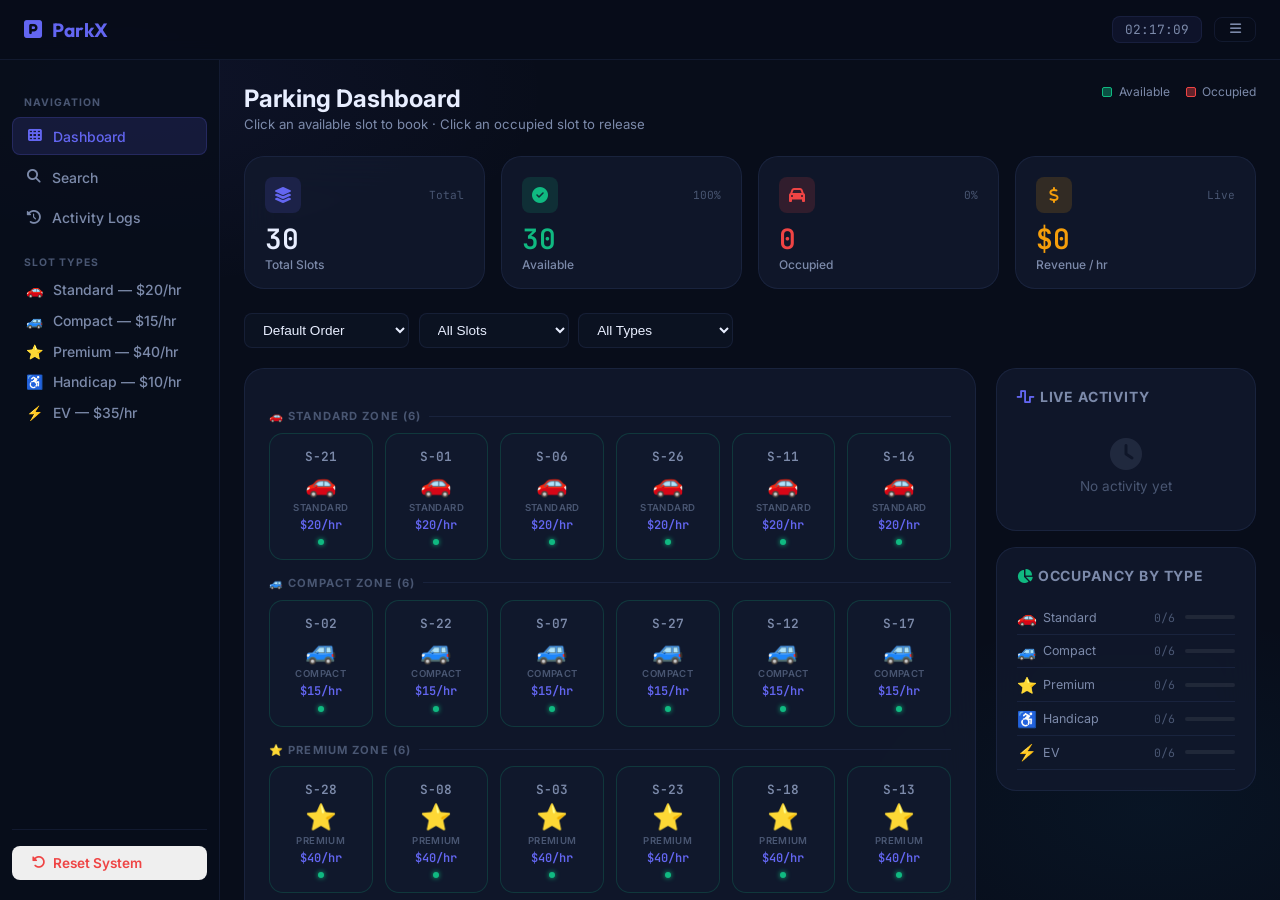
==== index.html @ 1cd92864 "Initial commit for ParkX Parking System" ====
<!DOCTYPE html>
<html lang="en">

<head>
    <meta charset="UTF-8">
    <meta name="viewport" content="width=device-width, initial-scale=1.0">
    <title>ParkX — Parking Dashboard</title>
    <link rel="stylesheet" href="css/style.css">
    <link rel="stylesheet" href="https://cdnjs.cloudflare.com/ajax/libs/font-awesome/6.5.0/css/all.min.css">
</head>

<body>
    <div class="app-shell">

        <!-- Top Bar -->
        <header class="topbar">
            <div class="topbar-logo">
                <i class="fas fa-square-parking"></i> ParkX
            </div>
            <div class="topbar-right">
                <span class="topbar-time" id="liveClock">—</span>
                <button class="topbar-btn" id="mobileMenuBtn"><i class="fas fa-bars"></i></button>
            </div>
        </header>

        <!-- Sidebar -->
        <nav class="sidebar" id="sidebar">
            <span class="sidebar-section-label">Navigation</span>
            <a href="index.html" class="sidebar-link active"><i class="fas fa-table-cells"></i> Dashboard</a>
            <a href="search.html" class="sidebar-link"><i class="fas fa-magnifying-glass"></i> Search</a>
            <a href="logs.html" class="sidebar-link"><i class="fas fa-clock-rotate-left"></i> Activity Logs</a>

            <span class="sidebar-section-label">Slot Types</span>
            <div class="sidebar-link" style="cursor:default; padding-top:0.3rem; padding-bottom:0.3rem;">
                <span>🚗</span> Standard — $20/hr
            </div>
            <div class="sidebar-link" style="cursor:default; padding-top:0.3rem; padding-bottom:0.3rem;">
                <span>🚙</span> Compact — $15/hr
            </div>
            <div class="sidebar-link" style="cursor:default; padding-top:0.3rem; padding-bottom:0.3rem;">
                <span>⭐</span> Premium — $40/hr
            </div>
            <div class="sidebar-link" style="cursor:default; padding-top:0.3rem; padding-bottom:0.3rem;">
                <span>♿</span> Handicap — $10/hr
            </div>
            <div class="sidebar-link" style="cursor:default; padding-top:0.3rem; padding-bottom:0.3rem;">
                <span>⚡</span> EV — $35/hr
            </div>

            <div class="sidebar-bottom">
                <button class="sidebar-link btn" id="resetAll" style="width:100%; color:var(--danger);">
                    <i class="fas fa-rotate-left"></i> Reset System
                </button>
            </div>
        </nav>

        <!-- Main Content -->
        <main class="main-content">
            <div class="page-header">
                <div>
                    <div class="page-title">Parking Dashboard</div>
                    <div class="page-subtitle">Click an available slot to book · Click an occupied slot to release</div>
                </div>
                <div class="legend">
                    <div class="legend-item">
                        <div class="legend-dot available"></div> Available
                    </div>
                    <div class="legend-item">
                        <div class="legend-dot occupied"></div> Occupied
                    </div>
                </div>
            </div>

            <!-- Stats -->
            <div class="stats-row">
                <div class="stat-card card">
                    <div class="stat-icon-row">
                        <div class="stat-icon blue"><i class="fas fa-layer-group"></i></div>
                        <span class="stat-trend">Total</span>
                    </div>
                    <div class="stat-val" id="statTotal">30</div>
                    <div class="stat-lbl">Total Slots</div>
                </div>
                <div class="stat-card card">
                    <div class="stat-icon-row">
                        <div class="stat-icon green"><i class="fas fa-circle-check"></i></div>
                        <span class="stat-trend" id="statAvailPct">—%</span>
                    </div>
                    <div class="stat-val" id="statAvail" style="color:var(--accent);">0</div>
                    <div class="stat-lbl">Available</div>
                </div>
                <div class="stat-card card">
                    <div class="stat-icon-row">
                        <div class="stat-icon red"><i class="fas fa-car"></i></div>
                        <span class="stat-trend" id="statOccupiedPct">—%</span>
                    </div>
                    <div class="stat-val" id="statOccupied" style="color:var(--danger);">0</div>
                    <div class="stat-lbl">Occupied</div>
                </div>
                <div class="stat-card card">
                    <div class="stat-icon-row">
                        <div class="stat-icon yellow"><i class="fas fa-dollar-sign"></i></div>
                        <span class="stat-trend">Live</span>
                    </div>
                    <div class="stat-val" id="statRevenue" style="color:var(--warning);">$0</div>
                    <div class="stat-lbl">Revenue / hr</div>
                </div>
            </div>

            <!-- Toolbar -->
            <div class="toolbar">
                <select id="sortSelect" class="form-control" style="width:165px;">
                    <option value="">Default Order</option>
                    <option value="price-asc">Price: Low → High</option>
                    <option value="price-desc">Price: High → Low</option>
                    <option value="id-asc">Slot ID: A → Z</option>
                    <option value="type-asc">Type: A → Z</option>
                </select>
                <select id="filterSelect" class="form-control" style="width:150px;">
                    <option value="">All Slots</option>
                    <option value="available">Available Only</option>
                    <option value="occupied">Occupied Only</option>
                </select>
                <select id="typeFilter" class="form-control" style="width:155px;">
                    <option value="">All Types</option>
                    <option value="Standard">Standard</option>
                    <option value="Compact">Compact</option>
                    <option value="Premium">Premium</option>
                    <option value="Handicap">Handicap</option>
                    <option value="EV">EV Charging</option>
                </select>
            </div>

            <!-- Lot Grid + Right Panel -->
            <div class="lot-section">
                <section class="card" style="padding:1.5rem;">
                    <div id="slotGrid"></div>
                </section>

                <aside style="display:flex; flex-direction:column; gap:1rem;">
                    <div class="card panel">
                        <h3><i class="fas fa-wave-square" style="color:var(--primary);"></i> Live Activity</h3>
                        <div class="log-list" id="sidebarLogs">
                            <div class="empty-state" style="padding:1.5rem 0;">
                                <i class="fas fa-clock"></i>
                                <p>No activity yet</p>
                            </div>
                        </div>
                    </div>
                    <div class="card panel">
                        <h3><i class="fas fa-chart-pie" style="color:var(--accent);"></i> Occupancy by Type</h3>
                        <div id="typeBreakdown"></div>
                    </div>
                </aside>
            </div>
        </main>
    </div>

    <!-- Booking Modal -->
    <div class="modal-overlay" id="bookingModal">
        <div class="modal card">
            <div class="modal-header">
                <h2 id="modalTitle">Book Slot</h2>
                <button class="modal-close" id="closeBooking"><i class="fas fa-xmark"></i></button>
            </div>
            <div class="slot-info-box" id="bookingSlotInfo"></div>
            <div class="form-group">
                <label class="form-label">Vehicle Plate Number *</label>
                <input type="text" id="plateInput" class="form-control" placeholder="e.g. MH-12-AB-3456" maxlength="15"
                    style="width:100%;">
            </div>
            <div class="form-group">
                <label class="form-label">Owner Name</label>
                <input type="text" id="ownerInput" class="form-control" placeholder="e.g. Rahul Sharma"
                    style="width:100%;">
            </div>
            <div class="modal-footer">
                <button class="btn btn-ghost" id="cancelBooking">Cancel</button>
                <button class="btn btn-primary" id="confirmBooking"><i class="fas fa-check"></i> Confirm
                    Booking</button>
            </div>
        </div>
    </div>

    <!-- Release Modal -->
    <div class="modal-overlay" id="releaseModal">
        <div class="modal card">
            <div class="modal-header">
                <h2>Release Slot</h2>
                <button class="modal-close" id="closeRelease"><i class="fas fa-xmark"></i></button>
            </div>
            <div class="slot-info-box" id="releaseSlotInfo"
                style="border-color:rgba(239,68,68,0.2);background:rgba(239,68,68,0.05);"></div>
            <div class="modal-footer">
                <button class="btn btn-ghost" id="cancelRelease">Cancel</button>
                <button class="btn btn-danger" id="confirmRelease"><i class="fas fa-lock-open"></i> Release
                    Slot</button>
            </div>
        </div>
    </div>

    <div id="toast-wrap" class="toast-wrap"></div>
    <script src="js/nav.js"></script>
    <script type="module" src="js/dashboard.js"></script>
</body>

</html>
---- css/style.css ----
/*
 * ================================================================
 * PARKX — MANAGEMENT SYSTEM STYLESHEET
 * Dark, dense, operational UI — built for managers, not marketing
 * ================================================================
 */

@import url('https://fonts.googleapis.com/css2?family=Inter:wght@300;400;500;600;700&family=JetBrains+Mono:wght@400;600&family=Outfit:wght@600;700;800&display=swap');

/* ── 1. Design Tokens ── */
:root {
    --primary: #6366f1;
    --primary-d: #4f46e5;
    --primary-glow: rgba(99, 102, 241, 0.3);
    --accent: #10b981;
    --danger: #ef4444;
    --warning: #f59e0b;
    --sky: #0ea5e9;

    --bg: #080d1a;
    --bg-panel: rgba(13, 19, 35, 0.9);
    --bg-card: rgba(18, 26, 46, 0.8);
    --bg-hover: rgba(30, 41, 68, 0.9);
    --text: #e8eeff;
    --text-dim: #7c8aaa;
    --text-muted: #495672;
    --border: rgba(99, 120, 200, 0.12);
    --border-bright: rgba(99, 120, 200, 0.25);

    --radius-sm: 0.5rem;
    --radius: 0.875rem;
    --radius-lg: 1.25rem;
    --blur: blur(20px);
    --nav-h: 60px;
    --sidebar-w: 220px;
    --shadow-lg: 0 24px 60px rgba(0, 0, 0, 0.6);
}

/* ── 2. Reset ── */
*,
*::before,
*::after {
    box-sizing: border-box;
    margin: 0;
    padding: 0;
}

html {
    scroll-behavior: smooth;
}

body {
    font-family: 'Inter', sans-serif;
    background: var(--bg);
    color: var(--text);
    min-height: 100vh;
    overflow-x: hidden;
    background-image:
        radial-gradient(ellipse 60% 40% at 10% 10%, rgba(99, 102, 241, 0.07) 0, transparent 55%),
        radial-gradient(ellipse 50% 40% at 90% 90%, rgba(14, 165, 233, 0.05) 0, transparent 55%);
}

h1,
h2,
h3,
h4 {
    font-family: 'Outfit', sans-serif;
    line-height: 1.2;
}

a {
    color: inherit;
    text-decoration: none;
}

ul {
    list-style: none;
}

button {
    cursor: pointer;
    font-family: 'Inter', sans-serif;
    border: none;
}

/* ── 3. Glass Card ── */
.card {
    background: var(--bg-card);
    backdrop-filter: var(--blur);
    -webkit-backdrop-filter: var(--blur);
    border: 1px solid var(--border);
    border-radius: var(--radius-lg);
}

/* ── 4. App Shell Layout ── */
.app-shell {
    display: grid;
    grid-template-rows: var(--nav-h) 1fr;
    grid-template-columns: var(--sidebar-w) 1fr;
    grid-template-areas:
        "nav  nav"
        "side main";
    min-height: 100vh;
}

/* ── 5. Top Navbar ── */
.topbar {
    grid-area: nav;
    display: flex;
    align-items: center;
    justify-content: space-between;
    padding: 0 1.5rem;
    background: rgba(8, 13, 26, 0.95);
    border-bottom: 1px solid var(--border);
    backdrop-filter: blur(10px);
    position: sticky;
    top: 0;
    z-index: 100;
}

.topbar-logo {
    display: flex;
    align-items: center;
    gap: 0.6rem;
    font-family: 'Outfit', sans-serif;
    font-size: 1.2rem;
    font-weight: 700;
    color: var(--primary);
}

.topbar-logo i {
    font-size: 1.3rem;
}

.topbar-right {
    display: flex;
    align-items: center;
    gap: 0.75rem;
}

.topbar-time {
    font-family: 'JetBrains Mono', monospace;
    font-size: 0.8rem;
    color: var(--text-dim);
    padding: 0.25rem 0.75rem;
    background: rgba(99, 102, 241, 0.08);
    border: 1px solid var(--border);
    border-radius: var(--radius-sm);
}

.topbar-btn {
    padding: 0.35rem 0.9rem;
    border-radius: var(--radius-sm);
    font-size: 0.8rem;
    font-weight: 600;
    color: var(--text-dim);
    background: transparent;
    border: 1px solid var(--border);
    transition: all 0.2s;
    display: flex;
    align-items: center;
    gap: 0.4rem;
}

.topbar-btn:hover {
    border-color: var(--primary);
    color: var(--primary);
}

/* ── 6. Sidebar ── */
.sidebar {
    grid-area: side;
    padding: 1.25rem 0.75rem;
    background: rgba(8, 13, 26, 0.85);
    border-right: 1px solid var(--border);
    display: flex;
    flex-direction: column;
    gap: 0.25rem;
    position: sticky;
    top: var(--nav-h);
    height: calc(100vh - var(--nav-h));
    overflow-y: auto;
}

.sidebar-section-label {
    font-size: 0.65rem;
    font-weight: 700;
    letter-spacing: 0.1em;
    text-transform: uppercase;
    color: var(--text-muted);
    padding: 0.5rem 0.75rem 0.25rem;
    margin-top: 0.5rem;
}

.sidebar-link {
    display: flex;
    align-items: center;
    gap: 0.65rem;
    padding: 0.6rem 0.85rem;
    border-radius: var(--radius-sm);
    font-size: 0.875rem;
    font-weight: 500;
    color: var(--text-dim);
    transition: all 0.2s;
}

.sidebar-link i {
    width: 16px;
    text-align: center;
    font-size: 0.85rem;
}

.sidebar-link:hover {
    background: var(--bg-hover);
    color: var(--text);
}

.sidebar-link.active {
    background: rgba(99, 102, 241, 0.15);
    color: var(--primary);
    border: 1px solid rgba(99, 102, 241, 0.2);
}

.sidebar-bottom {
    margin-top: auto;
    padding-top: 1rem;
    border-top: 1px solid var(--border);
}

/* ── 7. Main Content ── */
.main-content {
    grid-area: main;
    padding: 1.5rem;
    overflow-y: auto;
    max-height: calc(100vh - var(--nav-h));
}

/* ── 8. Page Header ── */
.page-header {
    display: flex;
    align-items: flex-start;
    justify-content: space-between;
    margin-bottom: 1.5rem;
    gap: 1rem;
    flex-wrap: wrap;
}

.page-title {
    font-size: 1.5rem;
    font-weight: 700;
}

.page-subtitle {
    font-size: 0.825rem;
    color: var(--text-dim);
    margin-top: 0.2rem;
}

/* ── 9. Stats Row ── */
.stats-row {
    display: grid;
    grid-template-columns: repeat(auto-fit, minmax(170px, 1fr));
    gap: 1rem;
    margin-bottom: 1.5rem;
}

.stat-card {
    padding: 1.25rem 1.25rem 1rem;
    display: flex;
    flex-direction: column;
    gap: 0.25rem;
}

.stat-icon-row {
    display: flex;
    align-items: center;
    justify-content: space-between;
    margin-bottom: 0.5rem;
}

.stat-icon {
    width: 36px;
    height: 36px;
    border-radius: var(--radius-sm);
    display: flex;
    align-items: center;
    justify-content: center;
    font-size: 1rem;
}

.stat-icon.blue {
    background: rgba(99, 102, 241, 0.15);
    color: var(--primary);
}

.stat-icon.green {
    background: rgba(16, 185, 129, 0.15);
    color: var(--accent);
}

.stat-icon.red {
    background: rgba(239, 68, 68, 0.15);
    color: var(--danger);
}

.stat-icon.yellow {
    background: rgba(245, 158, 11, 0.15);
    color: var(--warning);
}

.stat-val {
    font-family: 'JetBrains Mono', monospace;
    font-size: 1.75rem;
    font-weight: 600;
    line-height: 1;
}

.stat-lbl {
    font-size: 0.75rem;
    color: var(--text-dim);
    font-weight: 500;
}

.stat-trend {
    font-size: 0.7rem;
    color: var(--text-muted);
    font-family: 'JetBrains Mono', monospace;
}

/* ── 10. Toolbar ── */
.toolbar {
    display: flex;
    gap: 0.6rem;
    align-items: center;
    flex-wrap: wrap;
    margin-bottom: 1.25rem;
}

.form-control {
    background: rgba(13, 19, 35, 0.9);
    border: 1px solid var(--border);
    border-radius: var(--radius-sm);
    padding: 0.5rem 0.875rem;
    color: var(--text);
    font-size: 0.85rem;
    outline: none;
    transition: border-color 0.2s, box-shadow 0.2s;
}

.form-control::placeholder {
    color: var(--text-muted);
}

.form-control:focus {
    border-color: var(--primary);
    box-shadow: 0 0 0 2px rgba(99, 102, 241, 0.18);
}

.form-label {
    display: block;
    font-size: 0.78rem;
    font-weight: 500;
    color: var(--text-dim);
    margin-bottom: 0.35rem;
}

.form-group {
    margin-bottom: 1rem;
}

/* ── 11. Buttons ── */
.btn {
    display: inline-flex;
    align-items: center;
    gap: 0.4rem;
    padding: 0.5rem 1.1rem;
    border-radius: var(--radius-sm);
    font-size: 0.85rem;
    font-weight: 600;
    transition: all 0.2s;
    border: 1px solid transparent;
    white-space: nowrap;
}

.btn-primary {
    background: var(--primary);
    color: #fff;
}

.btn-primary:hover {
    background: var(--primary-d);
    box-shadow: 0 0 16px var(--primary-glow);
}

.btn-ghost {
    background: transparent;
    border-color: var(--border);
    color: var(--text-dim);
}

.btn-ghost:hover {
    border-color: var(--primary);
    color: var(--primary);
}

.btn-danger {
    background: rgba(239, 68, 68, 0.12);
    border-color: rgba(239, 68, 68, 0.25);
    color: var(--danger);
}

.btn-danger:hover {
    background: rgba(239, 68, 68, 0.2);
}

.btn-sm {
    padding: 0.35rem 0.75rem;
    font-size: 0.78rem;
}

/* ── 12. Slot Grid (Parking Lot) ── */
.lot-section {
    display: grid;
    grid-template-columns: 1fr 260px;
    gap: 1.25rem;
    align-items: start;
}

@media (max-width: 1100px) {
    .lot-section {
        grid-template-columns: 1fr;
    }
}

.lot-zone-label {
    font-size: 0.7rem;
    font-weight: 700;
    letter-spacing: 0.1em;
    text-transform: uppercase;
    color: var(--text-muted);
    margin: 1rem 0 0.6rem;
    display: flex;
    align-items: center;
    gap: 0.5rem;
}

.lot-zone-label::after {
    content: '';
    flex: 1;
    height: 1px;
    background: var(--border);
}

.slot-grid {
    display: grid;
    grid-template-columns: repeat(auto-fill, minmax(100px, 1fr));
    gap: 0.75rem;
}

.slot-card {
    border-radius: var(--radius);
    border: 1px solid var(--border);
    background: var(--bg-card);
    display: flex;
    flex-direction: column;
    align-items: center;
    justify-content: center;
    padding: 0.875rem 0.5rem;
    gap: 0.25rem;
    cursor: pointer;
    transition: transform 0.25s cubic-bezier(0.34, 1.4, 0.64, 1),
        border-color 0.2s, box-shadow 0.2s;
    position: relative;
    user-select: none;
    text-align: center;
}

.slot-card:hover {
    transform: translateY(-4px);
    box-shadow: 0 8px 24px rgba(0, 0, 0, 0.4);
}

.slot-card.available {
    border-color: rgba(16, 185, 129, 0.2);
}

.slot-card.available:hover {
    border-color: rgba(16, 185, 129, 0.5);
    box-shadow: 0 8px 24px rgba(16, 185, 129, 0.1);
}

.slot-card.occupied {
    border-color: rgba(239, 68, 68, 0.2);
    background: rgba(239, 68, 68, 0.04);
}

.slot-card.occupied:hover {
    border-color: rgba(239, 68, 68, 0.5);
}

.slot-number {
    font-family: 'JetBrains Mono', monospace;
    font-size: 0.8rem;
    font-weight: 600;
    color: var(--text-dim);
}

.slot-icon {
    font-size: 1.6rem;
    margin: 0.1rem 0;
    line-height: 1;
}

.slot-type-badge {
    font-size: 0.6rem;
    font-weight: 600;
    text-transform: uppercase;
    letter-spacing: 0.04em;
    color: var(--text-muted);
}

.slot-price {
    font-family: 'JetBrains Mono', monospace;
    font-size: 0.75rem;
    font-weight: 600;
    color: var(--primary);
}

.slot-car-tag {
    font-size: 0.6rem;
    font-weight: 600;
    color: var(--warning);
    background: rgba(245, 158, 11, 0.1);
    padding: 0.1rem 0.4rem;
    border-radius: 3px;
    margin-top: 0.1rem;
    max-width: 90px;
    overflow: hidden;
    text-overflow: ellipsis;
    white-space: nowrap;
}

.slot-avail-dot {
    width: 6px;
    height: 6px;
    background: var(--accent);
    border-radius: 50%;
    box-shadow: 0 0 5px var(--accent);
    margin-top: 0.15rem;
}

/* ── 13. Sidebar Panel (Right) ── */
.panel {
    padding: 1.25rem;
}

.panel h3 {
    font-size: 0.875rem;
    font-weight: 700;
    margin-bottom: 1rem;
    color: var(--text-dim);
    text-transform: uppercase;
    letter-spacing: 0.06em;
    font-family: 'Inter', sans-serif;
}

/* ── 14. Log Entries ── */
.log-list {
    display: flex;
    flex-direction: column;
    gap: 0.4rem;
}

.log-entry {
    display: flex;
    align-items: center;
    gap: 0.75rem;
    padding: 0.65rem 0.75rem;
    border-radius: var(--radius-sm);
    background: rgba(255, 255, 255, 0.02);
    border: 1px solid var(--border);
    transition: background 0.15s;
    animation: fadeIn 0.3s ease;
}

.log-entry:hover {
    background: rgba(255, 255, 255, 0.04);
}

.log-dot {
    width: 8px;
    height: 8px;
    border-radius: 50%;
    flex-shrink: 0;
}

.log-dot.booked {
    background: var(--primary);
    box-shadow: 0 0 5px var(--primary);
}

.log-dot.released {
    background: var(--accent);
    box-shadow: 0 0 5px var(--accent);
}

.log-body {
    flex: 1;
    min-width: 0;
}

.log-title {
    font-size: 0.8rem;
    font-weight: 600;
    white-space: nowrap;
    overflow: hidden;
    text-overflow: ellipsis;
}

.log-meta {
    font-size: 0.7rem;
    color: var(--text-muted);
    margin-top: 0.1rem;
}

.log-time {
    font-size: 0.68rem;
    color: var(--text-muted);
    white-space: nowrap;
    font-family: 'JetBrains Mono', monospace;
}

@keyframes fadeIn {
    from {
        opacity: 0;
        transform: translateX(8px);
    }

    to {
        opacity: 1;
        transform: translateX(0);
    }
}

/* ── 15. Legend ── */
.legend {
    display: flex;
    gap: 1rem;
    align-items: center;
    flex-wrap: wrap;
}

.legend-item {
    display: flex;
    align-items: center;
    gap: 0.4rem;
    font-size: 0.75rem;
    color: var(--text-dim);
}

.legend-dot {
    width: 10px;
    height: 10px;
    border-radius: 2px;
}

.legend-dot.available {
    background: rgba(16, 185, 129, 0.4);
    border: 1px solid var(--accent);
}

.legend-dot.occupied {
    background: rgba(239, 68, 68, 0.4);
    border: 1px solid var(--danger);
}

/* ── 16. Modal ── */
.modal-overlay {
    position: fixed;
    inset: 0;
    background: rgba(0, 0, 0, 0.75);
    backdrop-filter: blur(6px);
    display: flex;
    align-items: center;
    justify-content: center;
    z-index: 500;
    opacity: 0;
    visibility: hidden;
    transition: opacity 0.25s, visibility 0.25s;
}

.modal-overlay.open {
    opacity: 1;
    visibility: visible;
}

.modal {
    width: 95%;
    max-width: 440px;
    padding: 1.75rem;
    transform: scale(0.94) translateY(8px);
    transition: transform 0.3s cubic-bezier(0.34, 1.3, 0.64, 1);
}

.modal-overlay.open .modal {
    transform: scale(1) translateY(0);
}

.modal-header {
    display: flex;
    justify-content: space-between;
    align-items: center;
    margin-bottom: 1.25rem;
}

.modal-header h2 {
    font-size: 1.15rem;
}

.modal-close {
    background: none;
    border: none;
    color: var(--text-muted);
    font-size: 1.1rem;
    transition: color 0.2s;
}

.modal-close:hover {
    color: var(--danger);
}

.modal-footer {
    display: flex;
    gap: 0.6rem;
    justify-content: flex-end;
    margin-top: 1.25rem;
}

.slot-info-box {
    padding: 0.875rem 1rem;
    background: rgba(99, 102, 241, 0.07);
    border: 1px solid rgba(99, 102, 241, 0.15);
    border-radius: var(--radius-sm);
    font-size: 0.8rem;
    color: var(--text-dim);
    margin-bottom: 1.25rem;
    line-height: 1.6;
}

.slot-info-box strong {
    color: var(--text);
}

/* ── 17. Toast ── */
.toast-wrap {
    position: fixed;
    bottom: 1.5rem;
    right: 1.5rem;
    z-index: 999;
    display: flex;
    flex-direction: column;
    gap: 0.5rem;
}

.toast {
    display: flex;
    align-items: center;
    gap: 0.6rem;
    padding: 0.75rem 1rem;
    border-radius: var(--radius-sm);
    background: rgba(13, 19, 35, 0.97);
    border: 1px solid var(--border);
    backdrop-filter: blur(10px);
    font-size: 0.83rem;
    font-weight: 500;
    box-shadow: var(--shadow-lg);
    max-width: 300px;
    animation: toastIn 0.35s cubic-bezier(0.34, 1.3, 0.64, 1) forwards;
}

.toast.hide {
    animation: toastOut 0.25s ease forwards;
}

.toast-success {
    border-left: 3px solid var(--accent);
}

.toast-error {
    border-left: 3px solid var(--danger);
}

.toast-info {
    border-left: 3px solid var(--primary);
}

.toast-success i {
    color: var(--accent);
}

.toast-error i {
    color: var(--danger);
}

.toast-info i {
    color: var(--primary);
}

@keyframes toastIn {
    from {
        opacity: 0;
        transform: translateX(30px);
    }

    to {
        opacity: 1;
        transform: translateX(0);
    }
}

@keyframes toastOut {
    to {
        opacity: 0;
        transform: translateX(30px);
    }
}

/* ── 18. Search Page Specific ── */
.search-box-wrap {
    display: flex;
    gap: 0.6rem;
    align-items: center;
    flex-wrap: wrap;
    padding: 1.25rem;
    background: var(--bg-card);
    border: 1px solid var(--border);
    border-radius: var(--radius-lg);
    margin-bottom: 1.25rem;
}

.algo-tag {
    font-size: 0.72rem;
    font-weight: 700;
    padding: 0.2rem 0.55rem;
    border-radius: 4px;
    background: rgba(99, 102, 241, 0.15);
    color: var(--primary);
    font-family: 'JetBrains Mono', monospace;
    border: 1px solid rgba(99, 102, 241, 0.2);
}

.result-meta-bar {
    display: flex;
    align-items: center;
    gap: 1.25rem;
    flex-wrap: wrap;
    font-size: 0.8rem;
    color: var(--text-dim);
    padding: 0.75rem 1rem;
    background: rgba(99, 102, 241, 0.05);
    border: 1px solid rgba(99, 102, 241, 0.1);
    border-radius: var(--radius-sm);
    margin-bottom: 1.25rem;
}

.result-meta-bar strong {
    color: var(--text);
}

/* ── 19. Algorithm Info Cards ── */
.algo-info-grid {
    display: grid;
    grid-template-columns: repeat(auto-fit, minmax(200px, 1fr));
    gap: 1rem;
}

.algo-info-card {
    padding: 1.1rem;
    border-radius: var(--radius);
    border: 1px solid var(--border);
    background: var(--bg-card);
    font-size: 0.8rem;
    line-height: 1.6;
    color: var(--text-dim);
}

.algo-info-card h4 {
    font-size: 0.85rem;
    color: var(--text);
    margin-bottom: 0.5rem;
    font-family: 'Inter', sans-serif;
    font-weight: 600;
}

.code-chip {
    display: inline-block;
    font-family: 'JetBrains Mono', monospace;
    font-size: 0.7rem;
    padding: 0.15rem 0.45rem;
    background: rgba(255, 255, 255, 0.05);
    border-radius: 3px;
    border: 1px solid var(--border);
    color: var(--text-dim);
}

/* ── 20. Empty State ── */
.empty-state {
    display: flex;
    flex-direction: column;
    align-items: center;
    justify-content: center;
    padding: 3rem 1rem;
    text-align: center;
    color: var(--text-muted);
    gap: 0.5rem;
}

.empty-state i {
    font-size: 2rem;
    opacity: 0.3;
}

.empty-state p {
    font-size: 0.85rem;
    max-width: 240px;
}

/* ── 21. Table (Logs page) ── */
.log-table {
    width: 100%;
    border-collapse: separate;
    border-spacing: 0 0.4rem;
}

.log-table th {
    font-size: 0.7rem;
    font-weight: 700;
    text-transform: uppercase;
    letter-spacing: 0.08em;
    color: var(--text-muted);
    padding: 0 0.75rem 0.5rem;
    text-align: left;
}

.log-table td {
    padding: 0.75rem;
    font-size: 0.82rem;
    background: rgba(255, 255, 255, 0.02);
    border-top: 1px solid var(--border);
    border-bottom: 1px solid var(--border);
}

.log-table td:first-child {
    border-left: 1px solid var(--border);
    border-radius: var(--radius-sm) 0 0 var(--radius-sm);
}

.log-table td:last-child {
    border-right: 1px solid var(--border);
    border-radius: 0 var(--radius-sm) var(--radius-sm) 0;
}

.log-table tr:hover td {
    background: rgba(255, 255, 255, 0.04);
}

/* ── 22. Responsive ── */
@media (max-width: 768px) {
    .app-shell {
        grid-template-columns: 1fr;
        grid-template-areas: "nav" "main";
    }

    .sidebar {
        display: none;
    }

    .sidebar.mobile-open {
        display: flex;
        position: fixed;
        left: 0;
        top: var(--nav-h);
        bottom: 0;
        width: var(--sidebar-w);
        z-index: 200;
        border-right: 1px solid var(--border-bright);
    }

    .main-content {
        padding: 1rem;
    }

    .lot-section {
        grid-template-columns: 1fr;
    }
}

/* ── 23. Scrollbar ── */
::-webkit-scrollbar {
    width: 5px;
    height: 5px;
}

::-webkit-scrollbar-track {
    background: transparent;
}

::-webkit-scrollbar-thumb {
    background: rgba(255, 255, 255, 0.08);
    border-radius: 99px;
}

::-webkit-scrollbar-thumb:hover {
    background: rgba(255, 255, 255, 0.15);
}
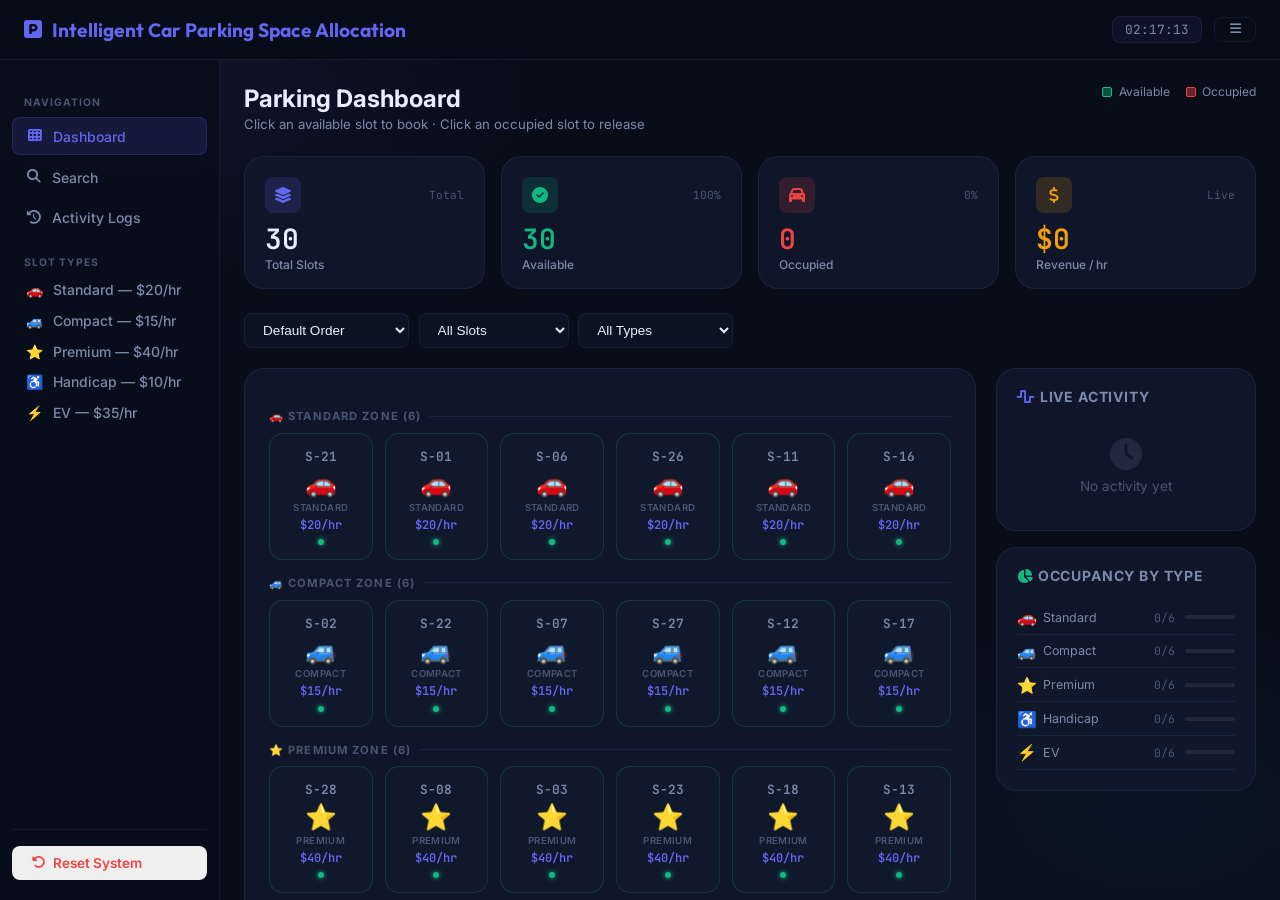
==== commit a52f47f8: "Rename project to Intelligent Car Parking Space Allocation" ====
--- a/index.html
+++ b/index.html
@@ -4,7 +4,7 @@
 <head>
     <meta charset="UTF-8">
     <meta name="viewport" content="width=device-width, initial-scale=1.0">
-    <title>ParkX — Parking Dashboard</title>
+    <title>Intelligent Car Parking Space Allocation — Parking Dashboard</title>
     <link rel="stylesheet" href="css/style.css">
     <link rel="stylesheet" href="https://cdnjs.cloudflare.com/ajax/libs/font-awesome/6.5.0/css/all.min.css">
 </head>
@@ -15,7 +15,7 @@
         <!-- Top Bar -->
         <header class="topbar">
             <div class="topbar-logo">
-                <i class="fas fa-square-parking"></i> ParkX
+                <i class="fas fa-square-parking"></i> Intelligent Car Parking Space Allocation
             </div>
             <div class="topbar-right">
                 <span class="topbar-time" id="liveClock">—</span>
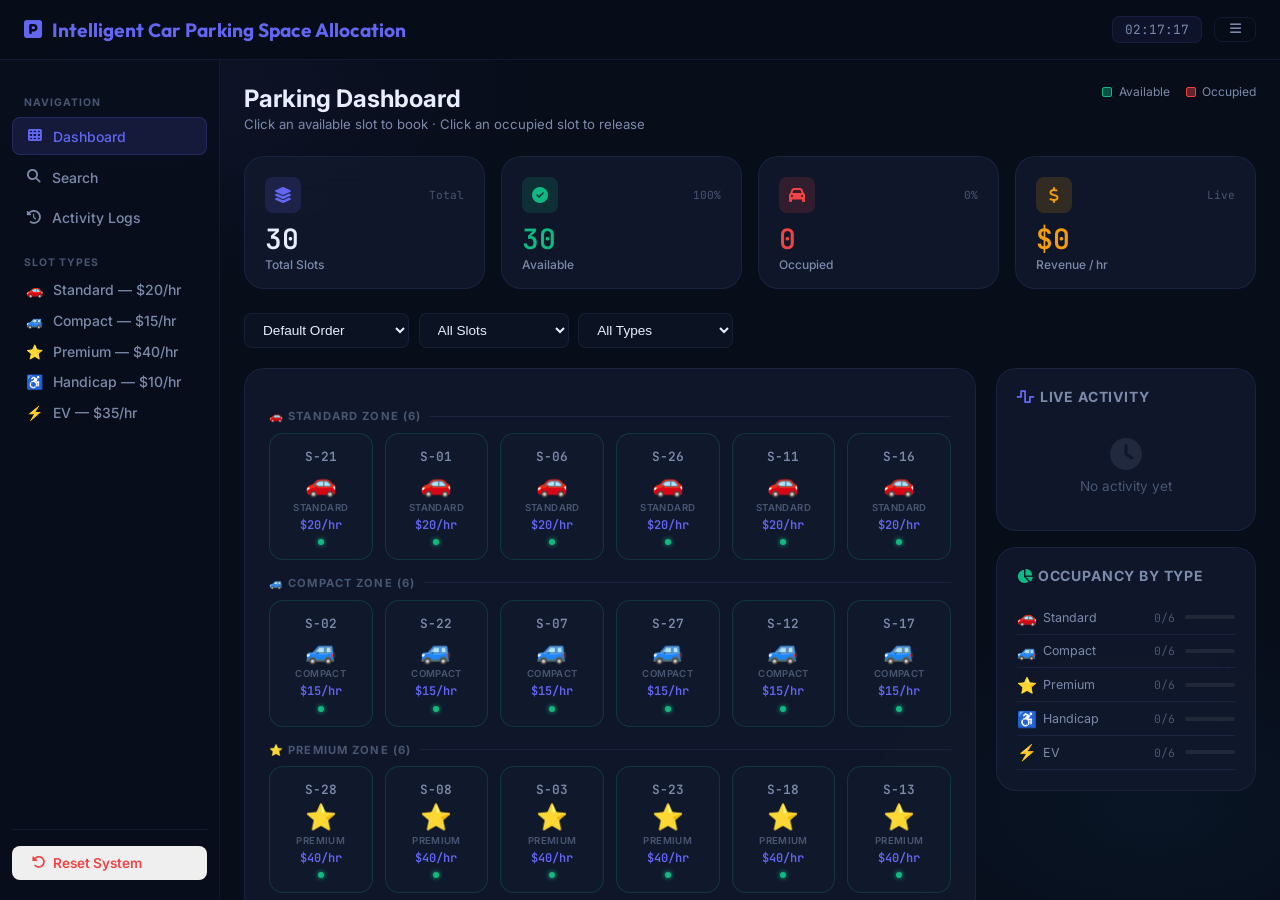
==== commit ea9ac53d: "Add Course Outcome comments above functions and sections throughout codebase - Added detailed CO1-CO" ====
--- a/index.html
+++ b/index.html
@@ -2,6 +2,7 @@
 <html lang="en">
 
 <head>
+    <!-- Course Outcome 5: SEO Meta Tags, Optimization, Deployment -->
     <meta charset="UTF-8">
     <meta name="viewport" content="width=device-width, initial-scale=1.0">
     <title>Intelligent Car Parking Space Allocation — Parking Dashboard</title>
@@ -12,6 +13,7 @@
 <body>
     <div class="app-shell">
 
+        <!-- Course Outcome 1: HTML Document Structure (Headings, Links, Paragraphs) -->
         <!-- Top Bar -->
         <header class="topbar">
             <div class="topbar-logo">
@@ -23,7 +25,10 @@
             </div>
         </header>
 
+        <!-- Course Outcome 2: Semantic HTML, Accessibility, Responsive Layouts -->
         <!-- Sidebar -->
+        <!-- Course Outcome 1: HTML Links, paragraphs, semantic structure -->
+        <!-- Course Outcome 2: Semantic tags (nav, main, section), Accessibility -->
         <nav class="sidebar" id="sidebar">
             <span class="sidebar-section-label">Navigation</span>
             <a href="index.html" class="sidebar-link active"><i class="fas fa-table-cells"></i> Dashboard</a>
@@ -107,6 +112,7 @@
                 </div>
             </div>
 
+            <!-- Course Outcome 2: Forms, Form elements, Input Handling -->
             <!-- Toolbar -->
             <div class="toolbar">
                 <select id="sortSelect" class="form-control" style="width:165px;">
@@ -156,6 +162,7 @@
         </main>
     </div>
 
+    <!-- Course Outcome 2: Advanced input attributes, Forms validation -->
     <!-- Booking Modal -->
     <div class="modal-overlay" id="bookingModal">
         <div class="modal card">
--- a/css/style.css
+++ b/css/style.css
@@ -7,6 +7,7 @@
 
 @import url('https://fonts.googleapis.com/css2?family=Inter:wght@300;400;500;600;700&family=JetBrains+Mono:wght@400;600&family=Outfit:wght@600;700;800&display=swap');
 
+/* Course Outcome 1: CSS Syntax, Core Selectors, Typography, Color representations, Spacing */
 /* ── 1. Design Tokens ── */
 :root {
     --primary: #6366f1;
@@ -92,6 +93,7 @@
     border-radius: var(--radius-lg);
 }
 
+/* Course Outcome 2: Comprehensive CSS Layouts (Flexbox, CSS Grid) */
 /* ── 4. App Shell Layout ── */
 .app-shell {
     display: grid;
@@ -148,6 +150,7 @@
     border-radius: var(--radius-sm);
 }
 
+/* Course Outcome 2: CSS Transitions for smooth interactions (transition property) */
 .topbar-btn {
     padding: 0.35rem 0.9rem;
     border-radius: var(--radius-sm);
@@ -426,6 +429,7 @@
     align-items: start;
 }
 
+/* Course Outcome 2: Responsive layouts (Media queries) */
 @media (max-width: 1100px) {
     .lot-section {
         grid-template-columns: 1fr;
@@ -630,6 +634,7 @@
     font-family: 'JetBrains Mono', monospace;
 }
 
+/* Course Outcome 2: CSS Animations (@keyframes, animation property) */
 @keyframes fadeIn {
     from {
         opacity: 0;
@@ -775,6 +780,7 @@
     font-weight: 500;
     box-shadow: var(--shadow-lg);
     max-width: 300px;
+    /* Course Outcome 2: CSS animations (animation property, cubic-bezier timing) */
     animation: toastIn 0.35s cubic-bezier(0.34, 1.3, 0.64, 1) forwards;
 }
 
@@ -825,6 +831,7 @@
     }
 }
 
+/* Course Outcome 2: CSS Animations & CSS Transitions */
 /* ── 18. Search Page Specific ── */
 .search-box-wrap {
     display: flex;
@@ -965,6 +972,7 @@
 }
 
 /* ── 22. Responsive ── */
+/* Course Outcome 2: Responsive layouts without frameworks (Media queries) */
 @media (max-width: 768px) {
     .app-shell {
         grid-template-columns: 1fr;
